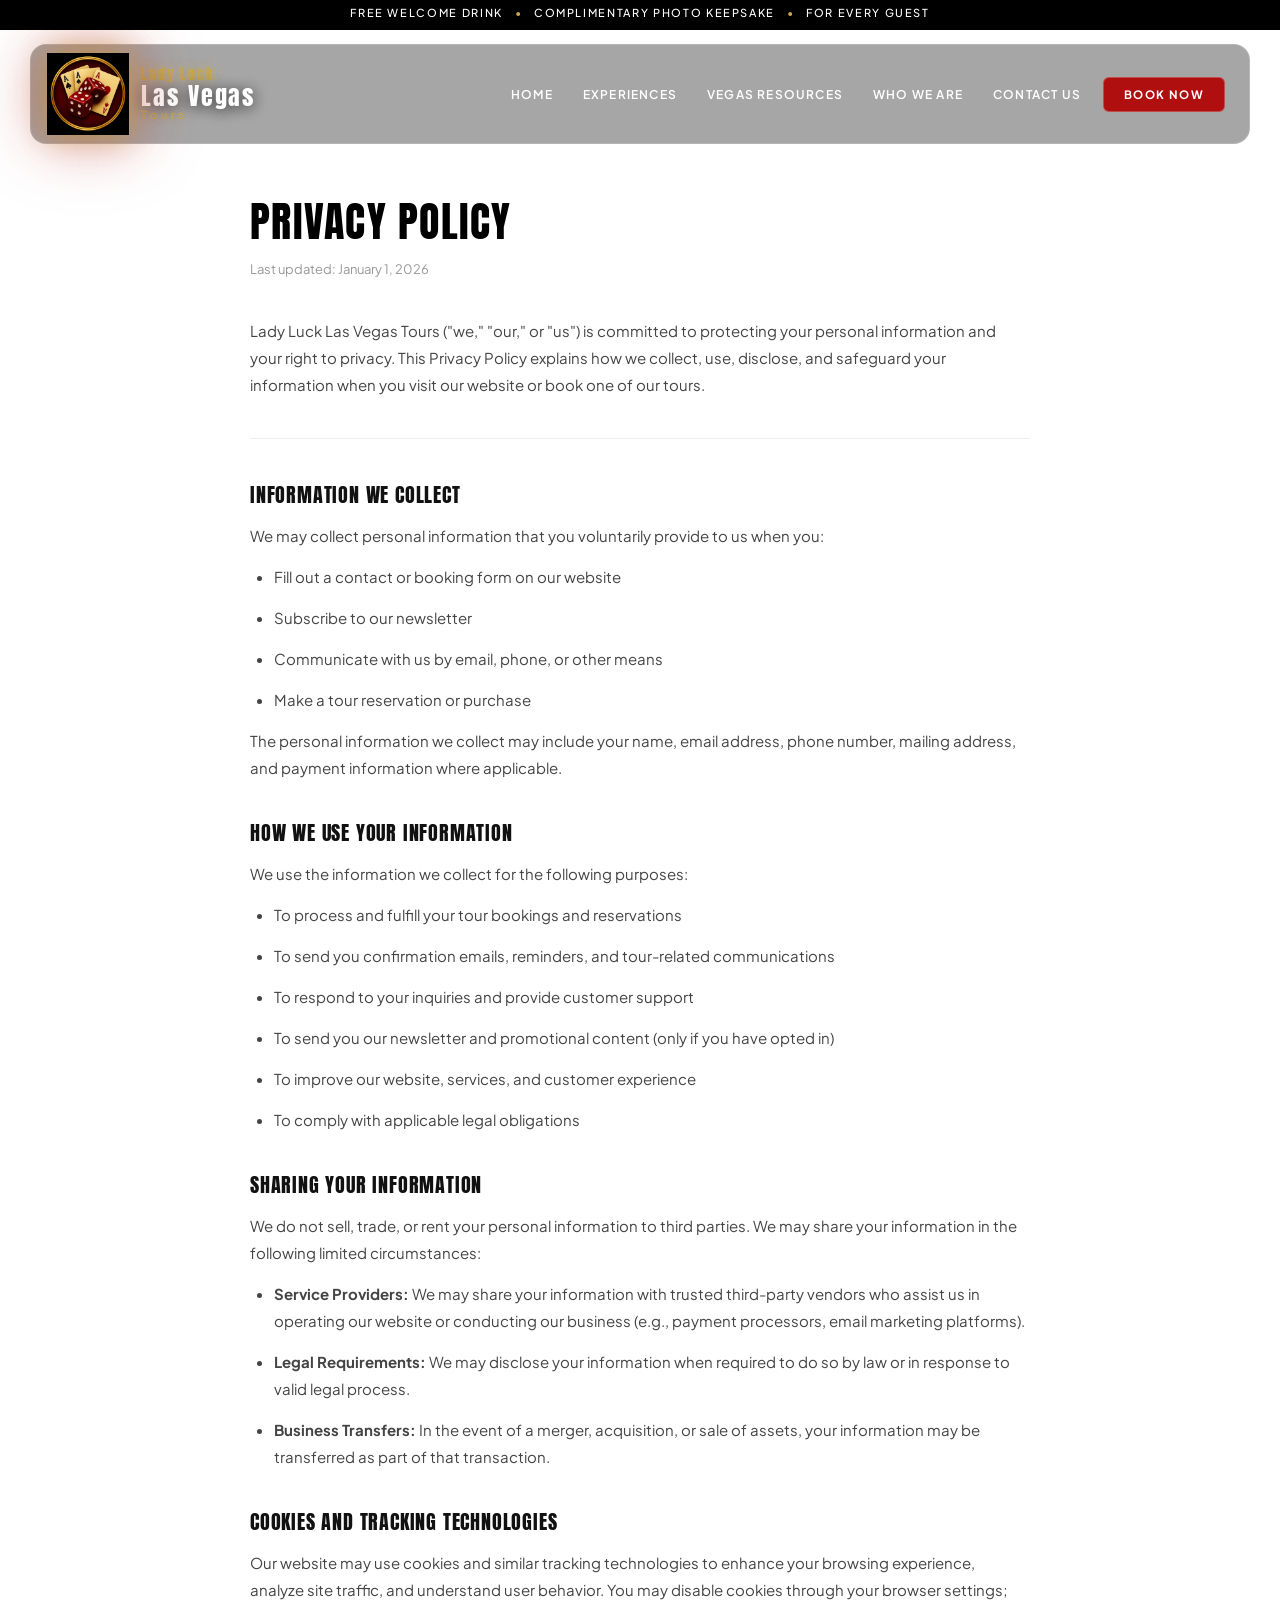
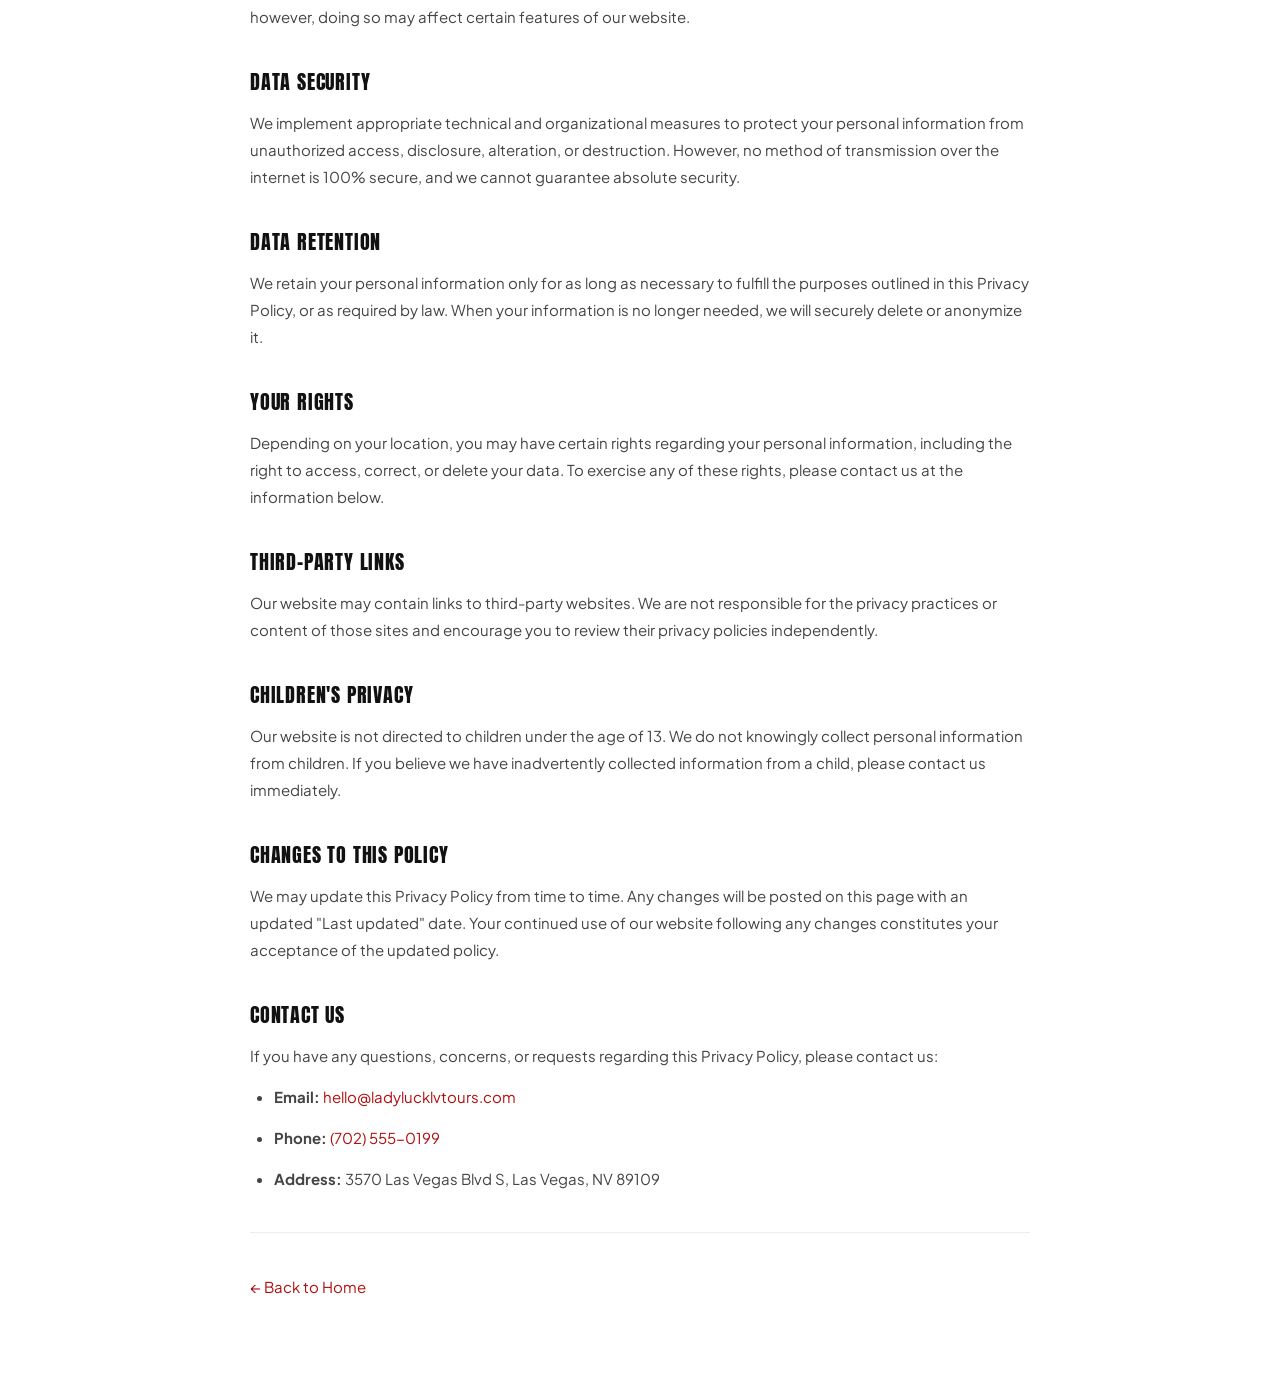
==== privacy.html @ d8215eab "7 fixes: lighter headings, larger subtitle/buttons, footer mobile centering, boxed tablet footer, co" ====
<!DOCTYPE html>
<html lang="en">
<head>
  <meta charset="UTF-8" />
  <meta name="viewport" content="width=device-width, initial-scale=1.0" />
  <title>Privacy Policy — Lady Luck Las Vegas Tours</title>
  <link rel="preconnect" href="https://fonts.googleapis.com">
  <link rel="preconnect" href="https://fonts.gstatic.com" crossorigin>
  <link href="https://fonts.googleapis.com/css2?family=Anton&family=Plus+Jakarta+Sans:wght@300;400;500;600;700&display=swap" rel="stylesheet">
  <link rel="stylesheet" href="styles.css" />
  <style>
    .legal-page {
      background: #fff;
      min-height: 100vh;
      padding: calc(var(--announce-h) + var(--navbar-h) + 60px) 0 80px;
    }
    .legal-inner {
      max-width: 860px;
      margin: 0 auto;
      padding: 0 40px;
    }
    .legal-inner h1 {
      font-family: 'Anton', sans-serif;
      font-size: 42px;
      color: #000;
      text-transform: uppercase;
      letter-spacing: 0.03em;
      margin-bottom: 8px;
    }
    .legal-inner .legal-updated {
      font-family: 'Plus Jakarta Sans', sans-serif;
      font-size: 13px;
      color: #999;
      margin-bottom: 40px;
      display: block;
    }
    .legal-inner h2 {
      font-family: 'Anton', sans-serif;
      font-size: 20px;
      color: #111;
      text-transform: uppercase;
      letter-spacing: 0.04em;
      margin: 36px 0 12px;
    }
    .legal-inner p, .legal-inner li {
      font-family: 'Plus Jakarta Sans', sans-serif;
      font-size: 15px;
      color: #444;
      line-height: 1.8;
      margin-bottom: 14px;
    }
    .legal-inner ul {
      padding-left: 24px;
      margin-bottom: 14px;
    }
    .legal-inner a { color: #B00F0F; text-decoration: none; }
    .legal-inner a:hover { text-decoration: underline; }
    .legal-divider { border: none; border-top: 1px solid #eee; margin: 40px 0; }
    @media (max-width: 600px) {
      .legal-inner { padding: 0 20px; }
      .legal-inner h1 { font-size: 30px; }
    }
  </style>
<script src="https://sites.super.myninja.ai/_assets/ninja-daytona-script.js"></script>
</head>
<body>

  <!-- ANNOUNCEMENT BAR -->
  <div class="announcement-bar">
    <p>Free Welcome Drink <span class="sep">•</span> Complimentary Photo Keepsake <span class="sep">•</span> For Every Guest</p>
  </div>

  <!-- NAV -->
  <nav class="navbar" id="navbar">
    <a href="index.html" class="navbar-logo">
      <img src="logo.png" alt="Lady Luck Las Vegas Tours" />
      <div class="navbar-logo-text">
        <span class="logo-line1">Lady Luck</span>
        <span class="logo-line2">Las Vegas</span>
        <span class="logo-line3">Tours</span>
      </div>
    </a>
    <div class="navbar-right-controls">
      <a href="contact-us.html" class="navbar-mobile-cta">Book Now</a>
      <div class="navbar-toggle" id="navToggle">
        <span></span><span></span><span></span>
      </div>
    </div>
    <ul class="navbar-menu" id="navMenu">
      <li><a href="index.html">Home</a></li>
      <li><a href="experiences.html">Experiences</a></li>
      <li><a href="vegas-resources.html">Vegas Resources</a></li>
      <li><a href="who-we-are.html">Who We Are</a></li>
      <li><a href="contact-us.html">Contact Us</a></li>
      <li><a href="contact-us.html" class="navbar-cta">Book Now</a></li>
    </ul>
  </nav>

  <script>
    const navbar = document.getElementById('navbar');
    const navToggle = document.getElementById('navToggle');
    const navMenu = document.getElementById('navMenu');
    window.addEventListener('scroll', () => { navbar.classList.toggle('scrolled', window.scrollY > 10); });
    navToggle.addEventListener('click', () => { navMenu.classList.toggle('open'); navToggle.classList.toggle('active'); });
    navMenu.querySelectorAll('a').forEach(l => l.addEventListener('click', () => { navMenu.classList.remove('open'); navToggle.classList.remove('active'); }));
    document.addEventListener('click', (e) => { if (!navbar.contains(e.target)) { navMenu.classList.remove('open'); navToggle.classList.remove('active'); } });
  </script>

  <!-- CONTENT -->
  <div class="legal-page">
    <div class="legal-inner">
      <h1>Privacy Policy</h1>
      <span class="legal-updated">Last updated: January 1, 2026</span>

      <p>Lady Luck Las Vegas Tours ("we," "our," or "us") is committed to protecting your personal information and your right to privacy. This Privacy Policy explains how we collect, use, disclose, and safeguard your information when you visit our website or book one of our tours.</p>

      <hr class="legal-divider" />

      <h2>Information We Collect</h2>
      <p>We may collect personal information that you voluntarily provide to us when you:</p>
      <ul>
        <li>Fill out a contact or booking form on our website</li>
        <li>Subscribe to our newsletter</li>
        <li>Communicate with us by email, phone, or other means</li>
        <li>Make a tour reservation or purchase</li>
      </ul>
      <p>The personal information we collect may include your name, email address, phone number, mailing address, and payment information where applicable.</p>

      <h2>How We Use Your Information</h2>
      <p>We use the information we collect for the following purposes:</p>
      <ul>
        <li>To process and fulfill your tour bookings and reservations</li>
        <li>To send you confirmation emails, reminders, and tour-related communications</li>
        <li>To respond to your inquiries and provide customer support</li>
        <li>To send you our newsletter and promotional content (only if you have opted in)</li>
        <li>To improve our website, services, and customer experience</li>
        <li>To comply with applicable legal obligations</li>
      </ul>

      <h2>Sharing Your Information</h2>
      <p>We do not sell, trade, or rent your personal information to third parties. We may share your information in the following limited circumstances:</p>
      <ul>
        <li><strong>Service Providers:</strong> We may share your information with trusted third-party vendors who assist us in operating our website or conducting our business (e.g., payment processors, email marketing platforms).</li>
        <li><strong>Legal Requirements:</strong> We may disclose your information when required to do so by law or in response to valid legal process.</li>
        <li><strong>Business Transfers:</strong> In the event of a merger, acquisition, or sale of assets, your information may be transferred as part of that transaction.</li>
      </ul>

      <h2>Cookies and Tracking Technologies</h2>
      <p>Our website may use cookies and similar tracking technologies to enhance your browsing experience, analyze site traffic, and understand user behavior. You may disable cookies through your browser settings; however, doing so may affect certain features of our website.</p>

      <h2>Data Security</h2>
      <p>We implement appropriate technical and organizational measures to protect your personal information from unauthorized access, disclosure, alteration, or destruction. However, no method of transmission over the internet is 100% secure, and we cannot guarantee absolute security.</p>

      <h2>Data Retention</h2>
      <p>We retain your personal information only for as long as necessary to fulfill the purposes outlined in this Privacy Policy, or as required by law. When your information is no longer needed, we will securely delete or anonymize it.</p>

      <h2>Your Rights</h2>
      <p>Depending on your location, you may have certain rights regarding your personal information, including the right to access, correct, or delete your data. To exercise any of these rights, please contact us at the information below.</p>

      <h2>Third-Party Links</h2>
      <p>Our website may contain links to third-party websites. We are not responsible for the privacy practices or content of those sites and encourage you to review their privacy policies independently.</p>

      <h2>Children's Privacy</h2>
      <p>Our website is not directed to children under the age of 13. We do not knowingly collect personal information from children. If you believe we have inadvertently collected information from a child, please contact us immediately.</p>

      <h2>Changes to This Policy</h2>
      <p>We may update this Privacy Policy from time to time. Any changes will be posted on this page with an updated "Last updated" date. Your continued use of our website following any changes constitutes your acceptance of the updated policy.</p>

      <h2>Contact Us</h2>
      <p>If you have any questions, concerns, or requests regarding this Privacy Policy, please contact us:</p>
      <ul>
        <li><strong>Email:</strong> <a href="mailto:hello@ladylucklvtours.com">hello@ladylucklvtours.com</a></li>
        <li><strong>Phone:</strong> <a href="tel:+17025550199">(702) 555-0199</a></li>
        <li><strong>Address:</strong> 3570 Las Vegas Blvd S, Las Vegas, NV 89109</li>
      </ul>

      <hr class="legal-divider" />
      <p><a href="index.html">← Back to Home</a></p>
    </div>
  </div>

</body>
</html>
---- styles.css ----
/* ============================================================
   LADY LUCK LAS VEGAS TOURS — LV Landing Page 1
   Full Responsive: Mobile Portrait | Mobile Landscape |
   Tablet Portrait | Tablet Landscape | Laptop | Desktop
   ============================================================ */

@import url('https://fonts.googleapis.com/css2?family=Anton&family=Plus+Jakarta+Sans:wght@300;400;500;600;700&display=swap');

:root {
  --accent-red:   #B00F0F;
  --white:        #ffffff;
  --black:        #000000;
  --gold:         #C9A84C;
  --font-head:    'Anton', sans-serif;
  --font-body:    'Plus Jakarta Sans', sans-serif;
  --announce-h:   30px;
  --navbar-h:     100px;
}

*, *::before, *::after { box-sizing: border-box; margin: 0; padding: 0; }
html { scroll-behavior: smooth; }
body {
  font-family: var(--font-body);
  background: var(--black);
  color: var(--white);
  overflow-x: hidden;
}

/* Universal heading — Anton, uppercase, normal weight (Anton has no bold) */
h1, h2, h3, h4, h5, h6 {
  font-family: var(--font-head);
  font-weight: 400;
  text-transform: uppercase;
  letter-spacing: 0.02em;
}

/* ============================================================
   ANNOUNCEMENT BAR
   ============================================================ */
.announcement-bar {
  width: 100%;
  background: var(--black);
  padding: 7px 20px;
  text-align: center;
  position: fixed;
  top: 0;
  left: 0;
  right: 0;
  z-index: 1100;
  height: var(--announce-h);
}
.announcement-bar p {
  font-family: var(--font-body);
  font-size: 11px;
  letter-spacing: 0.15em;
  text-transform: uppercase;
  color: var(--white);
  line-height: 1;
  white-space: nowrap;
  overflow: hidden;
  text-overflow: ellipsis;
  font-weight: 500;
}
.announcement-bar .sep { color: var(--gold); margin: 0 8px; }

/* ============================================================
   HERO
   ============================================================ */
.hero {
  position: relative;
  width: 100%;
  height: 100svh;
  min-height: 580px;
  overflow: hidden;
  display: flex;
  flex-direction: column;
  align-items: center;
}
.hero-bg { position: absolute; inset: 0; z-index: 0; }
.hero-img {
  position: absolute; inset: 0;
  width: 100%; height: 100%;
  object-fit: cover;
  object-position: center center;
}
.hero-overlay {
  position: absolute; inset: 0; z-index: 1;
  background: linear-gradient(
    to bottom,
    rgba(0,0,0,0.45) 0%,
    rgba(0,0,0,0.25) 40%,
    rgba(0,0,0,0.65) 100%
  );
}

/* ============================================================
   NAVBAR
   ============================================================ */
.navbar {
  position: fixed;
  top: calc(var(--announce-h) + 14px);
  left: 0; right: 0;
  z-index: 1000;
  width: calc(100% - 80px);
  max-width: 1280px;
  margin: 0 auto;
  background: rgba(0,0,0,0.35);
  backdrop-filter: blur(20px);
  -webkit-backdrop-filter: blur(20px);
  border: 1px solid rgba(255,255,255,0.18);
  border-radius: 16px;
  display: flex;
  align-items: center;
  justify-content: space-between;
  padding: 0 32px 0 20px;
  height: var(--navbar-h);
  transition: background 0.3s ease, box-shadow 0.3s ease;
}
.navbar.scrolled {
  background: rgba(0,0,0,0.72);
  backdrop-filter: blur(28px);
  -webkit-backdrop-filter: blur(28px);
  box-shadow: 0 8px 32px rgba(0,0,0,0.45);
}

/* Logo */
.navbar-logo {
  display: flex; align-items: center; gap: 12px;
  text-decoration: none; flex-shrink: 0;
}
.navbar-logo img {
  height: 82px; width: 82px; object-fit: contain;
  filter: drop-shadow(0 0 14px rgba(201,168,76,0.8)) drop-shadow(0 0 30px rgba(176,15,15,0.5));
}
.navbar-logo-text { display: flex; flex-direction: column; line-height: 1.2; }
.navbar-logo-text .logo-line1 {
  font-family: var(--font-head); font-size: 14px;
  color: var(--gold); letter-spacing: 0.14em;
  text-shadow: 0 0 12px rgba(201,168,76,0.7);
}
.navbar-logo-text .logo-line2 {
  font-family: var(--font-head); font-size: 28px;
  color: var(--white); letter-spacing: 0.08em; line-height: 1.0;
  text-shadow: 0 2px 16px rgba(0,0,0,0.8);
}
.navbar-logo-text .logo-line3 {
  font-family: var(--font-body); font-size: 11px;
  color: var(--gold); letter-spacing: 0.35em; font-weight: 500;
  text-shadow: 0 0 10px rgba(201,168,76,0.6);
}

/* Menu */
.navbar-menu {
  display: flex; align-items: center; gap: 2px; list-style: none;
}
.navbar-menu li a {
  font-family: var(--font-body); font-size: 12px; font-weight: 600;
  color: var(--white); text-decoration: none;
  letter-spacing: 0.1em; text-transform: uppercase;
  padding: 10px 14px; display: block;
  white-space: nowrap; transition: color 0.2s ease;
}
.navbar-menu li a:hover { color: var(--gold); }

.navbar-cta {
  font-family: var(--font-body) !important;
  font-size: 11.5px !important; font-weight: 700 !important;
  letter-spacing: 0.12em !important;
  color: var(--white) !important;
  background: var(--accent-red) !important;
  padding: 9px 20px !important;
  border-radius: 6px !important;
  border: 1px solid rgba(255,255,255,0.25) !important;
  margin-left: 6px;
  transition: background 0.2s ease !important;
}
.navbar-cta:hover { background: #8a0b0b !important; }

/* Right controls wrapper (hamburger + mobile CTA) */
.navbar-right-controls {
  display: none;
  align-items: center;
  gap: 10px;
}

/* Mobile Book Now button (shown only on small screens) */
.navbar-mobile-cta {
  font-family: var(--font-body);
  font-size: 11px;
  font-weight: 700;
  letter-spacing: 0.1em;
  text-transform: uppercase;
  color: var(--white);
  background: var(--accent-red);
  padding: 8px 16px;
  border-radius: 6px;
  text-decoration: none;
  border: 1px solid rgba(255,255,255,0.2);
  transition: background 0.2s ease;
  white-space: nowrap;
}
.navbar-mobile-cta:hover { background: #8a0b0b; }

/* Hamburger */
.navbar-toggle {
  display: flex;
  flex-direction: column;
  cursor: pointer; gap: 5px; padding: 8px; z-index: 10;
}
.navbar-toggle span {
  display: block; width: 26px; height: 2px;
  background: var(--white); border-radius: 2px;
  transition: transform 0.3s ease, opacity 0.3s ease;
}
.navbar-toggle.active span:nth-child(1) { transform: translateY(7px) rotate(45deg); }
.navbar-toggle.active span:nth-child(2) { opacity: 0; }
.navbar-toggle.active span:nth-child(3) { transform: translateY(-7px) rotate(-45deg); }

/* ============================================================
   HERO CONTENT
   ============================================================ */
.hero-content {
  position: absolute; z-index: 2;
  top: 50%; left: 50%;
  transform: translate(-50%, -50%);
  text-align: center;
  padding: 0 24px;
  max-width: 920px; width: 100%;
}

/* H1 — Anton, ALL CAPS */
.hero-title {
  font-family: var(--font-head);
  font-size: clamp(44px, 7vw, 92px);
  font-weight: 400;
  color: var(--white);
  text-transform: uppercase;
  line-height: 1.05;
  margin-bottom: 22px;
  text-shadow: 0 2px 24px rgba(0,0,0,0.7);
  letter-spacing: 0.02em;
}
.hero-title span { color: var(--white); } /* BEFORE = white */

/* H2 hero subtitle — sentence case, no italic, larger */
.hero-subtitle {
  font-family: var(--font-body);
  font-size: clamp(17px, 2.1vw, 23px);
  color: rgba(255,255,255,0.9);
  margin-bottom: 42px;
  line-height: 1.7;
  font-style: normal;
  font-weight: 400;
  text-transform: none;
  letter-spacing: 0.01em;
}

.hero-buttons {
  display: flex; gap: 18px;
  justify-content: center; flex-wrap: wrap;
}

/* Buttons — larger font size */
.btn-primary {
  font-family: var(--font-body);
  font-size: 14px; font-weight: 700;
  letter-spacing: 0.14em; text-transform: uppercase;
  color: var(--white); background: var(--accent-red);
  padding: 16px 40px;
  border: 2px solid var(--accent-red); border-radius: 4px;
  text-decoration: none; transition: background 0.25s ease;
}
.btn-primary:hover { background: #8a0b0b; border-color: #8a0b0b; }

.btn-secondary {
  font-family: var(--font-body);
  font-size: 14px; font-weight: 700;
  letter-spacing: 0.14em; text-transform: uppercase;
  color: var(--white); background: transparent;
  padding: 16px 40px;
  border: 2px solid rgba(255,255,255,0.5); border-radius: 4px;
  text-decoration: none; transition: border-color 0.25s ease, color 0.25s ease;
}
.btn-secondary:hover { border-color: var(--gold); color: var(--gold); }

/* ============================================================
   TOURS SECTION
   ============================================================ */
.tours-section { background: #ffffff; padding: 72px 100px 80px; }
.tours-section-alt { background: #f9f9f9; }

.tours-section-header { text-align: center; margin-bottom: 48px; }
.tours-stars { display: flex; justify-content: center; gap: 6px; margin-bottom: 14px; }
.tours-stars span { font-size: 28px; color: var(--gold); line-height: 1; }

/* Section H2 title */
.tours-section-title {
  font-family: var(--font-head);
  font-size: 38px; color: var(--black);
  text-transform: uppercase; letter-spacing: 0.03em;
  margin: 0 0 14px;
}

/* Section subtitle — sentence case, no italic */
.tours-section-subtitle {
  font-family: var(--font-body);
  font-size: 17px; color: #555;
  max-width: 620px; margin: 0 auto;
  line-height: 1.7; font-style: normal; font-weight: 400;
}

/* Grid */
.tours-grid {
  display: grid; grid-template-columns: 1fr 1fr;
  gap: 32px; max-width: 1060px; margin: 0 auto;
}

/* Card */
.tour-card {
  background: #ffffff; border: 1px solid #e8e8e8;
  border-radius: 12px; overflow: hidden;
  box-shadow: 0 4px 24px rgba(0,0,0,0.08);
  display: flex; flex-direction: column;
  transition: box-shadow 0.3s ease, transform 0.3s ease;
}
.tour-card:hover { box-shadow: 0 8px 40px rgba(0,0,0,0.14); transform: translateY(-4px); }

.tour-card-img-wrap { width: 100%; height: 260px; overflow: hidden; }
.tour-card-img {
  width: 100%; height: 100%; object-fit: cover;
  display: block; transition: transform 0.4s ease;
}
.tour-card:hover .tour-card-img { transform: scale(1.04); }

.tour-card-body {
  padding: 28px 28px 24px;
  display: flex; flex-direction: column; flex: 1;
}

/* Card H3 — Anton, lighter (normal weight) */
.tour-card-title {
  font-family: var(--font-head);
  font-size: 22px; color: var(--black);
  margin: 0 0 6px;
  line-height: 1.2; text-transform: uppercase;
  letter-spacing: 0.03em; font-weight: 400;
}

.tour-card-subtitle {
  font-family: var(--font-body);
  font-size: 11px; letter-spacing: 0.12em;
  text-transform: uppercase; color: #9a7c3f;
  margin: 0 0 12px; font-weight: 600;
}

.tour-card-desc {
  font-family: var(--font-body); font-size: 14.5px;
  color: #444; line-height: 1.75;
  margin: 0 0 24px; flex: 1; font-weight: 400;
}

/* Meta badges */
.tour-card-meta { display: flex; gap: 16px; margin-bottom: 24px; flex-wrap: wrap; }
.tour-meta-badge {
  display: flex; align-items: center; gap: 10px;
  background: #f7f7f7; border: 1px solid #e0e0e0;
  border-radius: 8px; padding: 10px 16px;
  flex: 1; min-width: 130px;
}
.meta-icon { font-size: 20px; line-height: 1; }
.tour-meta-badge div { display: flex; flex-direction: column; }
.meta-label {
  font-family: var(--font-body); font-size: 10px;
  font-weight: 700; letter-spacing: 0.1em;
  color: #999; text-transform: uppercase;
}
.meta-value {
  font-family: var(--font-body); font-size: 15px;
  color: var(--black); font-weight: 700;
}

/* Card Buttons */
.tour-card-buttons { display: flex; gap: 12px; }
.tour-btn-outline {
  flex: 1; text-align: center; padding: 13px 20px;
  border: 2px solid var(--accent-red); color: var(--accent-red);
  background: transparent; border-radius: 6px;
  font-family: var(--font-body); font-size: 12px; font-weight: 700;
  letter-spacing: 0.08em; text-transform: uppercase;
  text-decoration: none; transition: background 0.2s ease, color 0.2s ease;
  white-space: nowrap;
}
.tour-btn-outline:hover { background: var(--accent-red); color: var(--white); }

.tour-btn-solid {
  flex: 1; text-align: center; padding: 13px 20px;
  background: var(--accent-red); color: var(--white);
  border: 2px solid var(--accent-red); border-radius: 6px;
  font-family: var(--font-body); font-size: 12px; font-weight: 700;
  letter-spacing: 0.08em; text-transform: uppercase;
  text-decoration: none; transition: background 0.2s ease, opacity 0.2s ease;
  white-space: nowrap;
}
.tour-btn-solid:hover { opacity: 0.88; }


/* ============================================================
   FOOTER CONTAINER 1 — Medium Gray
   ============================================================ */
.footer-c1 { background: #3a3a3a; padding: 64px 80px 56px; }
.footer-c1-inner {
  max-width: 1200px; margin: 0 auto;
  display: grid; grid-template-columns: 1fr 1.2fr 1fr;
  gap: 48px; align-items: start;
}
.footer-col-title {
  font-family: var(--font-head); font-size: 16px;
  color: var(--gold); letter-spacing: 0.12em;
  margin-bottom: 20px; padding-bottom: 10px;
  border-bottom: 1px solid rgba(201,168,76,0.3);
}
.footer-tour-list { list-style: none; display: flex; flex-direction: column; gap: 10px; }
.footer-tour-list li a {
  font-family: var(--font-body); font-size: 13.5px;
  color: rgba(255,255,255,0.75); text-decoration: none;
  font-weight: 400; transition: color 0.2s ease;
  display: flex; align-items: center; gap: 8px;
}
.footer-tour-list li a::before { content: '›'; color: var(--gold); font-size: 16px; line-height: 1; }
.footer-tour-list li a:hover { color: var(--gold); }

.footer-col-logo {
  display: flex; flex-direction: column;
  align-items: center; text-align: center; gap: 24px;
}
.footer-logo-link {
  display: flex; flex-direction: column;
  align-items: center; gap: 10px; text-decoration: none;
}
.footer-logo-img {
  height: 90px; width: 90px; object-fit: contain;
  filter: drop-shadow(0 0 14px rgba(201,168,76,0.7));
}
.footer-logo-text { display: flex; flex-direction: column; align-items: center; line-height: 1.2; }
.footer-logo-line1 { font-family: var(--font-head); font-size: 13px; color: var(--gold); letter-spacing: 0.18em; }
.footer-logo-line2 { font-family: var(--font-head); font-size: 26px; color: var(--white); letter-spacing: 0.1em; line-height: 1.05; }
.footer-logo-line3 { font-family: var(--font-body); font-size: 10px; color: var(--gold); letter-spacing: 0.4em; font-weight: 500; }
.footer-nav { display: flex; flex-direction: column; gap: 8px; align-items: center; }
.footer-nav a {
  font-family: var(--font-body); font-size: 12px;
  color: rgba(255,255,255,0.6); text-decoration: none;
  text-transform: uppercase; letter-spacing: 0.1em;
  font-weight: 500; transition: color 0.2s ease;
}
.footer-nav a:hover { color: var(--gold); }

.footer-contact-list { list-style: none; display: flex; flex-direction: column; gap: 14px; margin-bottom: 28px; }
.footer-contact-list li {
  font-family: var(--font-body); font-size: 13.5px;
  color: rgba(255,255,255,0.75); line-height: 1.6;
  display: flex; align-items: flex-start; gap: 10px;
}
.footer-contact-icon { font-size: 15px; flex-shrink: 0; margin-top: 2px; }
.footer-contact-list li a { color: rgba(255,255,255,0.75); text-decoration: none; transition: color 0.2s ease; }
.footer-contact-list li a:hover { color: var(--gold); }

.footer-book-btn {
  display: inline-block;
  font-family: var(--font-body); font-size: 12px; font-weight: 700;
  letter-spacing: 0.14em; text-transform: uppercase;
  color: var(--white); background: var(--accent-red);
  padding: 13px 32px;
  border: 2px solid var(--accent-red); border-radius: 4px;
  text-decoration: none; transition: background 0.25s ease;
  width: 100%; text-align: center;
}
.footer-book-btn:hover { background: #8a0b0b; border-color: #8a0b0b; }


/* ============================================================
   FOOTER CONTAINER 2 — Dark Gray
   ============================================================ */
.footer-c2 { background: #252525; padding: 56px 80px; }
.footer-c2-inner {
  max-width: 1200px; margin: 0 auto;
  display: grid; grid-template-columns: 1fr 1fr;
  gap: 56px; align-items: start;
}
.footer-c2-title {
  font-family: var(--font-head); font-size: 22px; color: var(--white);
  letter-spacing: 0.06em; margin-bottom: 8px;
}
.footer-c2-subtitle {
  font-family: var(--font-body); font-size: 13.5px;
  color: rgba(255,255,255,0.55); margin-bottom: 24px; line-height: 1.6;
}
.footer-form { display: flex; flex-direction: column; gap: 14px; }
.footer-form-row { display: grid; grid-template-columns: 1fr 1fr; gap: 14px; }
.footer-input, .footer-textarea {
  font-family: var(--font-body); font-size: 13.5px;
  color: var(--white); background: rgba(255,255,255,0.07);
  border: 1px solid rgba(255,255,255,0.15); border-radius: 6px;
  padding: 12px 16px; outline: none;
  transition: border-color 0.2s ease, background 0.2s ease;
  width: 100%; font-weight: 400;
}
.footer-input::placeholder, .footer-textarea::placeholder { color: rgba(255,255,255,0.35); }
.footer-input:focus, .footer-textarea:focus { border-color: var(--gold); background: rgba(255,255,255,0.1); }
.footer-input-full { width: 100%; }
.footer-textarea { resize: vertical; min-height: 110px; }
.footer-submit-btn {
  font-family: var(--font-body); font-size: 12px; font-weight: 700;
  letter-spacing: 0.14em; text-transform: uppercase;
  color: var(--white); background: var(--accent-red);
  border: 2px solid var(--accent-red); border-radius: 4px;
  padding: 13px 28px; cursor: pointer;
  transition: background 0.25s ease; width: 100%;
}
.footer-submit-btn:hover { background: #8a0b0b; border-color: #8a0b0b; }

.footer-map-wrap {
  width: 100%; height: 320px; border-radius: 10px;
  overflow: hidden; border: 1px solid rgba(255,255,255,0.1);
}
.footer-map-wrap iframe { width: 100%; height: 100%; border: 0; display: block; }


/* ============================================================
   FOOTER CONTAINER 3 — Black
   ============================================================ */
.footer-c3 {
  background: var(--black); padding: 44px 80px 36px;
  border-top: 1px solid rgba(255,255,255,0.07);
}
.footer-c3-inner { max-width: 1200px; margin: 0 auto; }
.footer-newsletter {
  display: flex; align-items: center;
  justify-content: space-between; gap: 40px;
  padding-bottom: 36px;
  border-bottom: 1px solid rgba(255,255,255,0.08);
  flex-wrap: wrap;
}
.footer-newsletter-text { flex: 1; min-width: 240px; }
.footer-newsletter-title {
  font-family: var(--font-head); font-size: 20px; color: var(--white);
  letter-spacing: 0.06em; margin-bottom: 6px;
}
.footer-newsletter-sub {
  font-family: var(--font-body); font-size: 13.5px;
  color: rgba(255,255,255,0.5); line-height: 1.6;
}
.footer-newsletter-form { display: flex; gap: 0; flex: 1; max-width: 460px; min-width: 240px; }
.footer-nl-input {
  font-family: var(--font-body); font-size: 13.5px;
  color: var(--white); background: rgba(255,255,255,0.07);
  border: 1px solid rgba(255,255,255,0.15);
  border-right: none; border-radius: 4px 0 0 4px;
  padding: 12px 18px; outline: none; flex: 1;
  transition: border-color 0.2s ease;
}
.footer-nl-input::placeholder { color: rgba(255,255,255,0.35); }
.footer-nl-input:focus { border-color: var(--gold); }
.footer-nl-btn {
  font-family: var(--font-body); font-size: 12px; font-weight: 700;
  letter-spacing: 0.12em; text-transform: uppercase;
  color: var(--white); background: var(--accent-red);
  border: 2px solid var(--accent-red); border-radius: 0 4px 4px 0;
  padding: 12px 24px; cursor: pointer;
  transition: background 0.2s ease; white-space: nowrap;
}
.footer-nl-btn:hover { background: #8a0b0b; }

.footer-c3-bottom {
  display: flex; justify-content: space-between; align-items: center;
  padding-top: 24px; flex-wrap: wrap; gap: 12px;
}
.footer-copy {
  font-family: var(--font-body); font-size: 12px;
  color: rgba(255,255,255,0.35); font-weight: 400;
}
.footer-legal { display: flex; align-items: center; gap: 10px; }
.footer-legal a {
  font-family: var(--font-body); font-size: 12px;
  color: rgba(255,255,255,0.35); text-decoration: none;
  transition: color 0.2s ease;
}
.footer-legal a:hover { color: var(--gold); }
.footer-legal span { color: rgba(255,255,255,0.2); }


/* ============================================================
   RESPONSIVE BREAKPOINTS
   ============================================================ */

/* LAPTOP (≤ 1280px) */
@media (max-width: 1280px) {
  .navbar { width: calc(100% - 60px); padding: 0 24px 0 16px; }
  .tours-section { padding: 64px 60px 72px; }
  .tours-grid { max-width: 960px; gap: 28px; }
  .navbar-logo-text .logo-line2 { font-size: 24px; }
  .footer-c1 { padding: 56px 48px 48px; }
  .footer-c2 { padding: 48px 48px; }
  .footer-c3 { padding: 40px 48px 32px; }
}
@media (max-width: 1100px) {
  .navbar-menu li a { font-size: 11px; padding: 10px 10px; }
  .tours-section { padding: 60px 40px 68px; }
  .footer-c1-inner { gap: 32px; }
  .footer-c2-inner { gap: 36px; }
}

/* TABLET LANDSCAPE (769px – 1024px) */
@media (max-width: 1024px) {
  :root { --navbar-h: 80px; }
  .navbar { width: calc(100% - 40px); padding: 0 20px 0 14px; height: var(--navbar-h); }
  .navbar-logo img { height: 64px; width: 64px; }
  .navbar-logo-text .logo-line1 { font-size: 12px; }
  .navbar-logo-text .logo-line2 { font-size: 22px; }
  .navbar-logo-text .logo-line3 { font-size: 10px; }
  .navbar-menu li a { font-size: 10.5px; padding: 8px 9px; }
  .navbar-cta { padding: 8px 14px !important; font-size: 10px !important; }

  .hero { min-height: 520px; }
  .hero-title { font-size: clamp(36px, 5.5vw, 64px); }
  .hero-subtitle { font-size: clamp(15px, 1.9vw, 19px); }
  .btn-primary, .btn-secondary { font-size: 13px; padding: 14px 32px; }

  .tours-section { padding: 56px 32px 64px; }
  .tours-grid { grid-template-columns: 1fr 1fr; gap: 24px; max-width: 100%; }
  .tour-card-img-wrap { height: 220px; }
  .tour-card-body { padding: 22px 22px 20px; }
  .tour-card-title { font-size: 19px; }
  .tour-card-desc { font-size: 13.5px; }

  .footer-c1 { padding: 48px 32px 40px; }
  .footer-c1-inner { grid-template-columns: 1fr 1fr; gap: 28px; }
  .footer-col-logo { grid-column: 1 / -1; flex-direction: row; justify-content: center; gap: 40px; }
  .footer-c2 { padding: 44px 32px; }
  .footer-c3 { padding: 36px 32px 28px; }
  .footer-newsletter { flex-direction: column; align-items: flex-start; gap: 24px; }
  .footer-newsletter-form { max-width: 100%; width: 100%; }
}

/* TABLET PORTRAIT (600px – 768px) */
@media (max-width: 768px) {
  :root { --announce-h: 26px; --navbar-h: 72px; }

  .announcement-bar p { font-size: 9.5px; letter-spacing: 0.1em; }
  .announcement-bar .sep { margin: 0 5px; }

  /* Navbar — hamburger mode */
  .navbar {
    width: calc(100% - 24px); padding: 0 16px;
    height: var(--navbar-h); border-radius: 12px;
  }
  .navbar-logo img { height: 58px; width: 58px; }
  .navbar-logo { gap: 9px; }
  .navbar-logo-text .logo-line1 { font-size: 12px; }
  .navbar-logo-text .logo-line2 { font-size: 22px; }
  .navbar-logo-text .logo-line3 { font-size: 9.5px; letter-spacing: 0.25em; }
  .navbar-right-controls { display: flex; }
  .navbar-menu {
    display: none;
    position: fixed;
    top: calc(var(--announce-h) + var(--navbar-h) + 20px);
    left: 12px; right: 12px;
    background: rgba(0,0,0,0.95);
    backdrop-filter: blur(24px); -webkit-backdrop-filter: blur(24px);
    border-radius: 14px; flex-direction: column; gap: 0;
    padding: 12px 0 16px;
    border: 1px solid rgba(255,255,255,0.14);
    box-shadow: 0 16px 48px rgba(0,0,0,0.6);
  }
  .navbar-menu.open { display: flex; }
  .navbar-menu li { width: 100%; text-align: center; }
  .navbar-menu li a { padding: 14px 28px; font-size: 13px; border-bottom: 1px solid rgba(255,255,255,0.06); }
  .navbar-menu li:last-child a { border-bottom: none; }
  /* Hide the Book Now inside menu on tablet portrait since it's in right-controls */
  .navbar-menu .navbar-cta { display: none; }

  /* Hero */
  .hero { height: 100svh; min-height: 500px; }
  .hero-img { object-position: center 35%; }
  .hero-content { padding: 0 20px; }
  .hero-title { font-size: clamp(32px, 8vw, 54px); }
  .hero-subtitle { font-size: 16px; line-height: 1.65; }
  .btn-primary, .btn-secondary { font-size: 13px; padding: 14px 30px; }

  /* Tours */
  .tours-section { padding: 48px 20px 56px; }
  .tours-section-title { font-size: 28px; }
  .tours-section-subtitle { font-size: 15px; }
  .tours-stars span { font-size: 24px; }
  .tours-grid { grid-template-columns: 1fr; gap: 24px; max-width: 560px; margin: 0 auto; }
  .tour-card-img-wrap { height: 240px; }
  .tour-card-body { padding: 22px 20px 20px; }
  .tour-card-title { font-size: 20px; }
  .tour-card-desc { font-size: 14px; }
  .tour-card-meta { gap: 12px; }
  .tour-meta-badge { padding: 9px 14px; }
  /* Buttons NOT full width on tablet portrait */
  .tour-card-buttons { flex-direction: row; gap: 12px; }
  .tour-btn-outline, .tour-btn-solid { flex: 1; width: auto; }

  /* Footer C1 — centered */
  .footer-c1 { padding: 40px 20px 36px; }
  .footer-c1-inner { grid-template-columns: 1fr; gap: 36px; text-align: center; }
  .footer-col-tours .footer-col-title,
  .footer-col-contact .footer-col-title { text-align: center; }
  .footer-tour-list { align-items: center; }
  .footer-col-logo { flex-direction: column; align-items: center; }
  .footer-contact-list li { justify-content: center; }
  .footer-book-btn { max-width: 240px; display: block; margin: 0 auto; width: auto; }

  /* Footer C2 — boxed, centered */
  .footer-c2 { padding: 40px 20px; }
  .footer-c2-inner {
    grid-template-columns: 1fr; gap: 36px;
    max-width: 560px; margin: 0 auto;
  }
  .footer-c2-title { text-align: center; }
  .footer-c2-subtitle { text-align: center; }
  .footer-form-row { grid-template-columns: 1fr; }
  .footer-submit-btn { max-width: 240px; width: auto; margin: 0 auto; display: block; }
  .footer-map-wrap { height: 260px; max-width: 560px; margin: 0 auto; }

  /* Footer C3 — centered, boxed newsletter */
  .footer-c3 { padding: 36px 20px 28px; }
  .footer-c3-inner { max-width: 560px; margin: 0 auto; }
  .footer-newsletter { flex-direction: column; align-items: center; gap: 20px; text-align: center; }
  .footer-newsletter-text { min-width: 0; }
  .footer-newsletter-form { max-width: 100%; width: 100%; min-width: 0; }
  .footer-c3-bottom { justify-content: center; flex-direction: column; align-items: center; gap: 8px; text-align: center; }
}

/* MOBILE LANDSCAPE (≤ 767px, landscape) */
@media (max-width: 767px) and (orientation: landscape) {
  :root { --announce-h: 24px; --navbar-h: 60px; }

  .announcement-bar { padding: 5px 16px; }
  .announcement-bar p { font-size: 9px; }

  .navbar { height: var(--navbar-h); border-radius: 10px; }
  .navbar-logo img { height: 46px; width: 46px; }
  .navbar-logo-text .logo-line1 { font-size: 11px; }
  .navbar-logo-text .logo-line2 { font-size: 19px; }
  .navbar-logo-text .logo-line3 { display: none; }
  .navbar-right-controls { display: flex; gap: 8px; }
  .navbar-mobile-cta { font-size: 10.5px; padding: 7px 13px; }
  .navbar-menu {
    top: calc(var(--announce-h) + var(--navbar-h) + 10px);
    flex-direction: row; flex-wrap: wrap;
    justify-content: center; padding: 8px 12px; gap: 0;
  }
  .navbar-menu li { width: auto; }
  .navbar-menu li a { padding: 10px 14px; font-size: 11.5px; border-bottom: none; }
  .navbar-menu .navbar-cta { display: none; }

  .hero { height: 100svh; min-height: 300px; }
  .hero-content { padding: 0 16px; }
  .hero-title { font-size: clamp(22px, 5.5vw, 40px); margin-bottom: 10px; }
  .hero-subtitle { font-size: 14px; margin-bottom: 18px; line-height: 1.55; }
  .hero-buttons { gap: 10px; }
  .btn-primary, .btn-secondary { padding: 12px 24px; font-size: 12px; }

  .tours-section { padding: 36px 20px 44px; }
  .tours-grid { grid-template-columns: 1fr 1fr; gap: 18px; max-width: 100%; }
  .tour-card-img-wrap { height: 180px; }
  .tour-card-body { padding: 16px 16px 14px; }
  .tour-card-title { font-size: 16px; margin-bottom: 6px; }
  .tour-card-desc { font-size: 12.5px; line-height: 1.6; margin-bottom: 14px; }
  .tour-card-meta { gap: 8px; margin-bottom: 14px; }
  .tour-meta-badge { padding: 7px 10px; min-width: 0; }
  .meta-value { font-size: 12px; }
  .tour-card-buttons { gap: 8px; }
  .tour-btn-outline, .tour-btn-solid { padding: 10px 12px; font-size: 11px; }

  /* Footer — centered */
  .footer-c1 { padding: 36px 20px 30px; }
  .footer-c1-inner { grid-template-columns: 1fr 1fr; gap: 24px; text-align: center; }
  .footer-col-logo { grid-column: 1 / -1; }
  .footer-tour-list { align-items: center; }
  .footer-contact-list li { justify-content: center; }
  .footer-book-btn { max-width: 200px; margin: 0 auto; display: block; width: auto; }

  .footer-c2 { padding: 36px 20px; }
  .footer-c2-inner { grid-template-columns: 1fr; gap: 32px; max-width: 100%; text-align: center; }
  .footer-c2-title { text-align: center; }
  .footer-c2-subtitle { text-align: center; }
  .footer-form-row { grid-template-columns: 1fr 1fr; }
  .footer-submit-btn { max-width: 200px; margin: 0 auto; display: block; width: auto; }
  .footer-map-wrap { height: 220px; }

  .footer-c3 { padding: 28px 20px 20px; }
  .footer-newsletter { flex-direction: column; align-items: center; gap: 16px; text-align: center; }
  .footer-newsletter-form { max-width: 100%; width: 100%; min-width: 0; }
  .footer-c3-bottom { justify-content: center; flex-direction: column; align-items: center; gap: 8px; text-align: center; }
}

/* MOBILE PORTRAIT (≤ 479px) */
@media (max-width: 479px) {
  :root { --announce-h: 24px; --navbar-h: 64px; }

  .announcement-bar { padding: 5px 12px; }
  .announcement-bar p { font-size: 8.5px; letter-spacing: 0.08em; }
  .announcement-bar .sep { margin: 0 4px; }

  .navbar {
    width: calc(100% - 16px); padding: 0 14px;
    height: var(--navbar-h); border-radius: 10px;
    top: calc(var(--announce-h) + 8px);
  }
  .navbar-logo img { height: 50px; width: 50px; }
  .navbar-logo { gap: 8px; }
  .navbar-logo-text .logo-line1 { font-size: 11px; letter-spacing: 0.1em; }
  .navbar-logo-text .logo-line2 { font-size: 20px; letter-spacing: 0.06em; }
  .navbar-logo-text .logo-line3 { font-size: 8.5px; letter-spacing: 0.2em; }
  .navbar-right-controls { display: flex; gap: 8px; }
  .navbar-mobile-cta { font-size: 10px; padding: 7px 12px; }
  .navbar-menu {
    top: calc(var(--announce-h) + var(--navbar-h) + 14px);
    left: 8px; right: 8px; border-radius: 12px; padding: 10px 0 14px;
  }
  .navbar-menu li a { padding: 13px 20px; font-size: 12.5px; }
  .navbar-menu .navbar-cta { display: none; }

  .hero { height: 100svh; min-height: 480px; }
  .hero-img { object-position: center 30%; }
  .hero-content { padding: 0 16px; }
  /* Mobile portrait H1 — +5px larger */
  .hero-title { font-size: clamp(36px, 9.5vw, 48px); margin-bottom: 14px; line-height: 1.08; }
  .hero-subtitle { font-size: 15px; line-height: 1.65; margin-bottom: 28px; padding: 0 4px; }
  .hero-subtitle br { display: none; }
  .hero-buttons { flex-direction: column; align-items: center; gap: 12px; }
  .btn-primary, .btn-secondary { width: 100%; max-width: 300px; padding: 15px 20px; font-size: 13px; text-align: center; }

  .tours-section { padding: 40px 16px 48px; }
  .tours-section-title { font-size: 24px; line-height: 1.25; }
  .tours-section-subtitle { font-size: 14px; line-height: 1.65; }
  .tours-stars span { font-size: 22px; }
  .tours-section-header { margin-bottom: 32px; }
  .tours-grid { grid-template-columns: 1fr; gap: 20px; max-width: 100%; }
  .tour-card { border-radius: 10px; }
  .tour-card-img-wrap { height: 200px; }
  .tour-card-body { padding: 18px 16px 16px; }
  .tour-card-title { font-size: 18px; margin-bottom: 6px; }
  .tour-card-desc { font-size: 13.5px; line-height: 1.7; margin-bottom: 18px; }
  .tour-card-meta { flex-direction: column; gap: 10px; margin-bottom: 18px; }
  .tour-meta-badge { min-width: 0; width: 100%; }
  .tour-card-buttons { flex-direction: column; gap: 10px; }
  .tour-btn-outline, .tour-btn-solid { width: 100%; padding: 14px 20px; font-size: 12.5px; }

  /* Footer — fully centered */
  .footer-c1 { padding: 36px 16px 32px; }
  .footer-c1-inner { grid-template-columns: 1fr; gap: 32px; text-align: center; }
  .footer-col-logo { flex-direction: column; align-items: center; }
  .footer-tour-list { align-items: center; }
  .footer-contact-list li { justify-content: center; }
  .footer-book-btn { max-width: 220px; margin: 0 auto; display: block; width: auto; }

  .footer-c2 { padding: 36px 16px; }
  .footer-c2-inner { grid-template-columns: 1fr; gap: 32px; text-align: center; max-width: 100%; }
  .footer-c2-title { text-align: center; }
  .footer-c2-subtitle { text-align: center; }
  .footer-form-row { grid-template-columns: 1fr; }
  .footer-submit-btn { max-width: 220px; margin: 0 auto; display: block; width: auto; }
  .footer-map-wrap { height: 230px; }

  .footer-c3 { padding: 32px 16px 24px; }
  .footer-newsletter { flex-direction: column; align-items: center; gap: 16px; text-align: center; }
  .footer-newsletter-text { min-width: 0; }
  .footer-newsletter-form { flex-direction: column; max-width: 100%; width: 100%; min-width: 0; }
  .footer-nl-input { border-radius: 4px; border-right: 1px solid rgba(255,255,255,0.15); border-bottom: none; }
  .footer-nl-btn { border-radius: 4px; width: 100%; }
  .footer-c3-bottom { flex-direction: column; align-items: center; gap: 8px; text-align: center; }
}

/* VERY SMALL (≤ 360px) */
@media (max-width: 360px) {
  .navbar-logo-text .logo-line2 { font-size: 17px; }
  .navbar-logo img { height: 44px; width: 44px; }
  .navbar-mobile-cta { font-size: 9.5px; padding: 6px 10px; }
  .hero-title { font-size: clamp(30px, 9vw, 36px); }
  .tours-section { padding: 32px 12px 40px; }
  .tour-card-body { padding: 14px 12px 14px; }
}
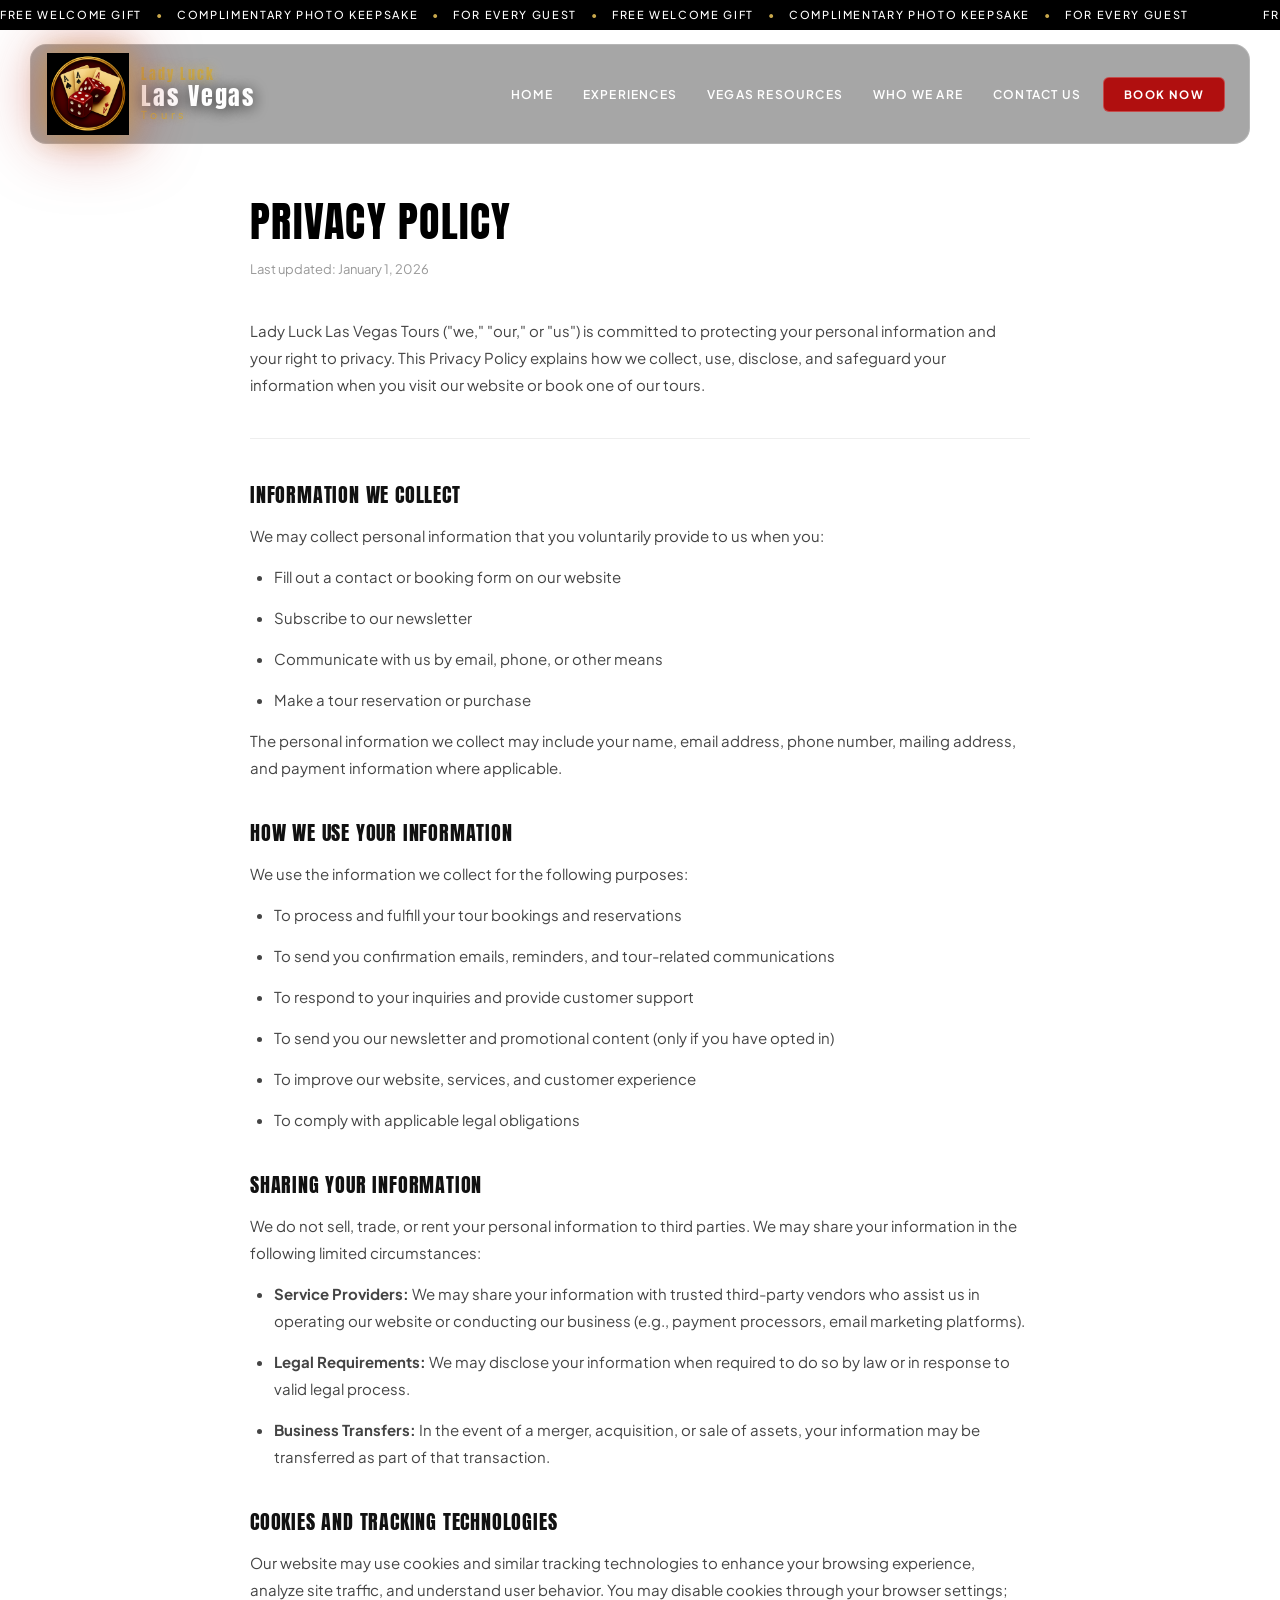
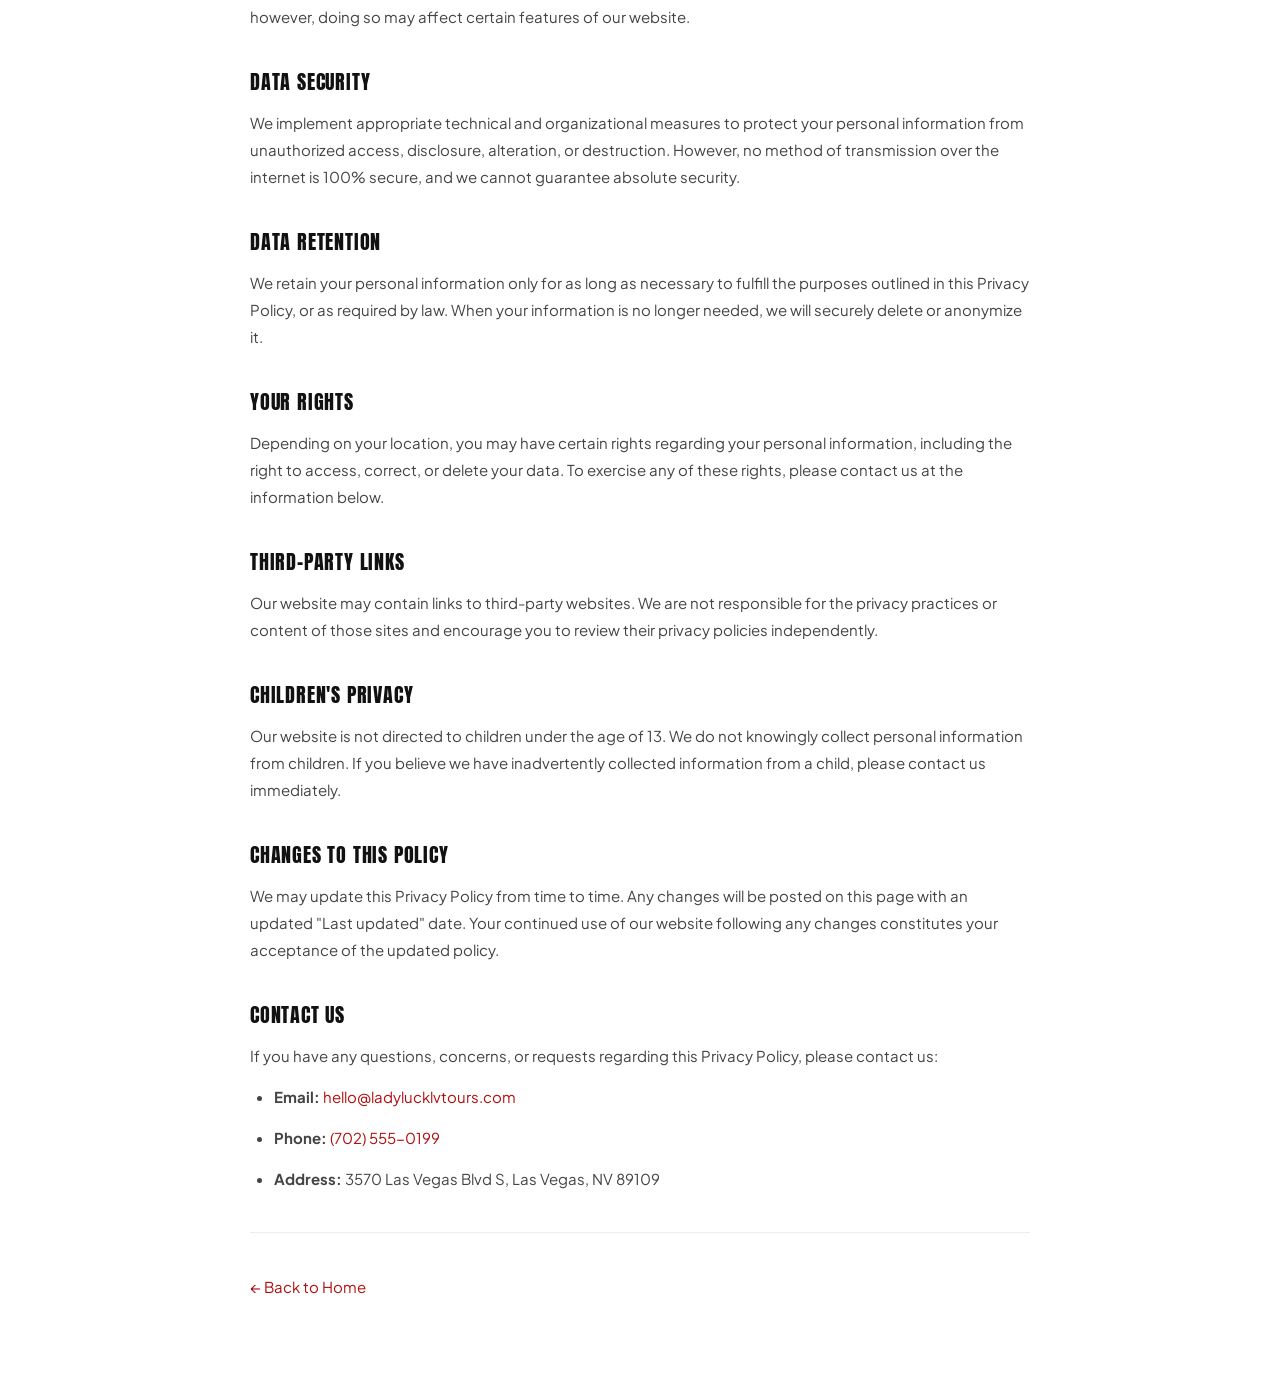
==== commit 1ef3e7e7: "Fix: hamburger Book Now UNDER bars, marquee announcement bar, Free Welcome Gift text" ====
--- a/privacy.html
+++ b/privacy.html
@@ -67,7 +67,7 @@
 
   <!-- ANNOUNCEMENT BAR -->
   <div class="announcement-bar">
-    <p>Free Welcome Drink <span class="sep">•</span> Complimentary Photo Keepsake <span class="sep">•</span> For Every Guest</p>
+    <div class="marquee-track"><span class="marquee-content">Free Welcome Gift <span class="sep">•</span> Complimentary Photo Keepsake <span class="sep">•</span> For Every Guest <span class="sep">•</span> Free Welcome Gift <span class="sep">•</span> Complimentary Photo Keepsake <span class="sep">•</span> For Every Guest &nbsp;&nbsp;&nbsp;</span><span class="marquee-content" aria-hidden="true">Free Welcome Gift <span class="sep">•</span> Complimentary Photo Keepsake <span class="sep">•</span> For Every Guest <span class="sep">•</span> Free Welcome Gift <span class="sep">•</span> Complimentary Photo Keepsake <span class="sep">•</span> For Every Guest &nbsp;&nbsp;&nbsp;</span></div>
   </div>
 
   <!-- NAV -->
--- a/styles.css
+++ b/styles.css
@@ -35,33 +35,48 @@
 }
 
 /* ============================================================
-   ANNOUNCEMENT BAR
+   ANNOUNCEMENT BAR — Scrolling Marquee
    ============================================================ */
 .announcement-bar {
   width: 100%;
   background: var(--black);
-  padding: 7px 20px;
-  text-align: center;
+  padding: 0;
   position: fixed;
-  top: 0;
-  left: 0;
-  right: 0;
+  top: 0; left: 0; right: 0;
   z-index: 1100;
   height: var(--announce-h);
-}
-.announcement-bar p {
+  overflow: hidden;
+  display: flex;
+  align-items: center;
+}
+
+/* Marquee track — holds two copies side by side for seamless loop */
+.marquee-track {
+  display: flex;
+  width: max-content;
+  animation: marquee-scroll 28s linear infinite;
+}
+.marquee-track:hover { animation-play-state: paused; }
+
+/* Each content block */
+.marquee-content {
   font-family: var(--font-body);
   font-size: 11px;
   letter-spacing: 0.15em;
   text-transform: uppercase;
   color: var(--white);
-  line-height: 1;
+  line-height: var(--announce-h);
   white-space: nowrap;
-  overflow: hidden;
-  text-overflow: ellipsis;
+  padding-right: 60px;
   font-weight: 500;
 }
-.announcement-bar .sep { color: var(--gold); margin: 0 8px; }
+
+.announcement-bar .sep { color: var(--gold); margin: 0 10px; }
+
+@keyframes marquee-scroll {
+  0%   { transform: translateX(0); }
+  100% { transform: translateX(-50%); }
+}
 
 /* ============================================================
    HERO
@@ -176,45 +191,56 @@
 }
 .navbar-cta:hover { background: #8a0b0b !important; }
 
-/* Right controls wrapper (hamburger + mobile CTA) */
+/* Right controls wrapper — hidden on desktop */
 .navbar-right-controls {
   display: none;
   align-items: center;
-  gap: 10px;
-}
-
-/* Mobile Book Now button (shown only on small screens) */
+}
+
+/* Hamburger toggle — vertical stack with Book Now BELOW bars */
+.navbar-toggle {
+  display: flex;
+  flex-direction: column;
+  align-items: center;
+  cursor: pointer;
+  gap: 5px;
+  padding: 6px 8px;
+  z-index: 10;
+}
+/* The three bars */
+.navbar-toggle span {
+  display: block;
+  width: 26px; height: 2px;
+  background: var(--white); border-radius: 2px;
+  transition: transform 0.3s ease, opacity 0.3s ease;
+  flex-shrink: 0;
+}
+/* Animated X */
+.navbar-toggle.active span:nth-child(1) { transform: translateY(7px) rotate(45deg); }
+.navbar-toggle.active span:nth-child(2) { opacity: 0; }
+.navbar-toggle.active span:nth-child(3) { transform: translateY(-7px) rotate(-45deg); }
+
+/* Book Now — BELOW the hamburger bars */
 .navbar-mobile-cta {
   font-family: var(--font-body);
-  font-size: 11px;
+  font-size: 9px;
   font-weight: 700;
   letter-spacing: 0.1em;
   text-transform: uppercase;
   color: var(--white);
   background: var(--accent-red);
-  padding: 8px 16px;
-  border-radius: 6px;
+  padding: 5px 10px;
+  border-radius: 4px;
   text-decoration: none;
   border: 1px solid rgba(255,255,255,0.2);
   transition: background 0.2s ease;
   white-space: nowrap;
+  margin-top: 2px;
+  display: block;
+  text-align: center;
+  width: 100%;
 }
 .navbar-mobile-cta:hover { background: #8a0b0b; }
-
-/* Hamburger */
-.navbar-toggle {
-  display: flex;
-  flex-direction: column;
-  cursor: pointer; gap: 5px; padding: 8px; z-index: 10;
-}
-.navbar-toggle span {
-  display: block; width: 26px; height: 2px;
-  background: var(--white); border-radius: 2px;
-  transition: transform 0.3s ease, opacity 0.3s ease;
-}
-.navbar-toggle.active span:nth-child(1) { transform: translateY(7px) rotate(45deg); }
-.navbar-toggle.active span:nth-child(2) { opacity: 0; }
-.navbar-toggle.active span:nth-child(3) { transform: translateY(-7px) rotate(-45deg); }
 
 /* ============================================================
    HERO CONTENT
@@ -659,6 +685,8 @@
   .navbar-logo-text .logo-line2 { font-size: 22px; }
   .navbar-logo-text .logo-line3 { font-size: 9.5px; letter-spacing: 0.25em; }
   .navbar-right-controls { display: flex; }
+  .navbar-toggle { padding: 4px 6px; gap: 5px; }
+  .navbar-mobile-cta { font-size: 9.5px; padding: 5px 12px; margin-top: 4px; }
   .navbar-menu {
     display: none;
     position: fixed;
@@ -675,7 +703,6 @@
   .navbar-menu li { width: 100%; text-align: center; }
   .navbar-menu li a { padding: 14px 28px; font-size: 13px; border-bottom: 1px solid rgba(255,255,255,0.06); }
   .navbar-menu li:last-child a { border-bottom: none; }
-  /* Hide the Book Now inside menu on tablet portrait since it's in right-controls */
   .navbar-menu .navbar-cta { display: none; }
 
   /* Hero */
@@ -745,8 +772,9 @@
   .navbar-logo-text .logo-line1 { font-size: 11px; }
   .navbar-logo-text .logo-line2 { font-size: 19px; }
   .navbar-logo-text .logo-line3 { display: none; }
-  .navbar-right-controls { display: flex; gap: 8px; }
-  .navbar-mobile-cta { font-size: 10.5px; padding: 7px 13px; }
+  .navbar-right-controls { display: flex; }
+  .navbar-toggle { padding: 4px 6px; gap: 4px; }
+  .navbar-mobile-cta { font-size: 8.5px; padding: 4px 10px; margin-top: 3px; }
   .navbar-menu {
     top: calc(var(--announce-h) + var(--navbar-h) + 10px);
     flex-direction: row; flex-wrap: wrap;
@@ -815,8 +843,9 @@
   .navbar-logo-text .logo-line1 { font-size: 11px; letter-spacing: 0.1em; }
   .navbar-logo-text .logo-line2 { font-size: 20px; letter-spacing: 0.06em; }
   .navbar-logo-text .logo-line3 { font-size: 8.5px; letter-spacing: 0.2em; }
-  .navbar-right-controls { display: flex; gap: 8px; }
-  .navbar-mobile-cta { font-size: 10px; padding: 7px 12px; }
+  .navbar-right-controls { display: flex; }
+  .navbar-toggle { padding: 4px 6px; gap: 4px; }
+  .navbar-mobile-cta { font-size: 8.5px; padding: 5px 10px; margin-top: 3px; }
   .navbar-menu {
     top: calc(var(--announce-h) + var(--navbar-h) + 14px);
     left: 8px; right: 8px; border-radius: 12px; padding: 10px 0 14px;
